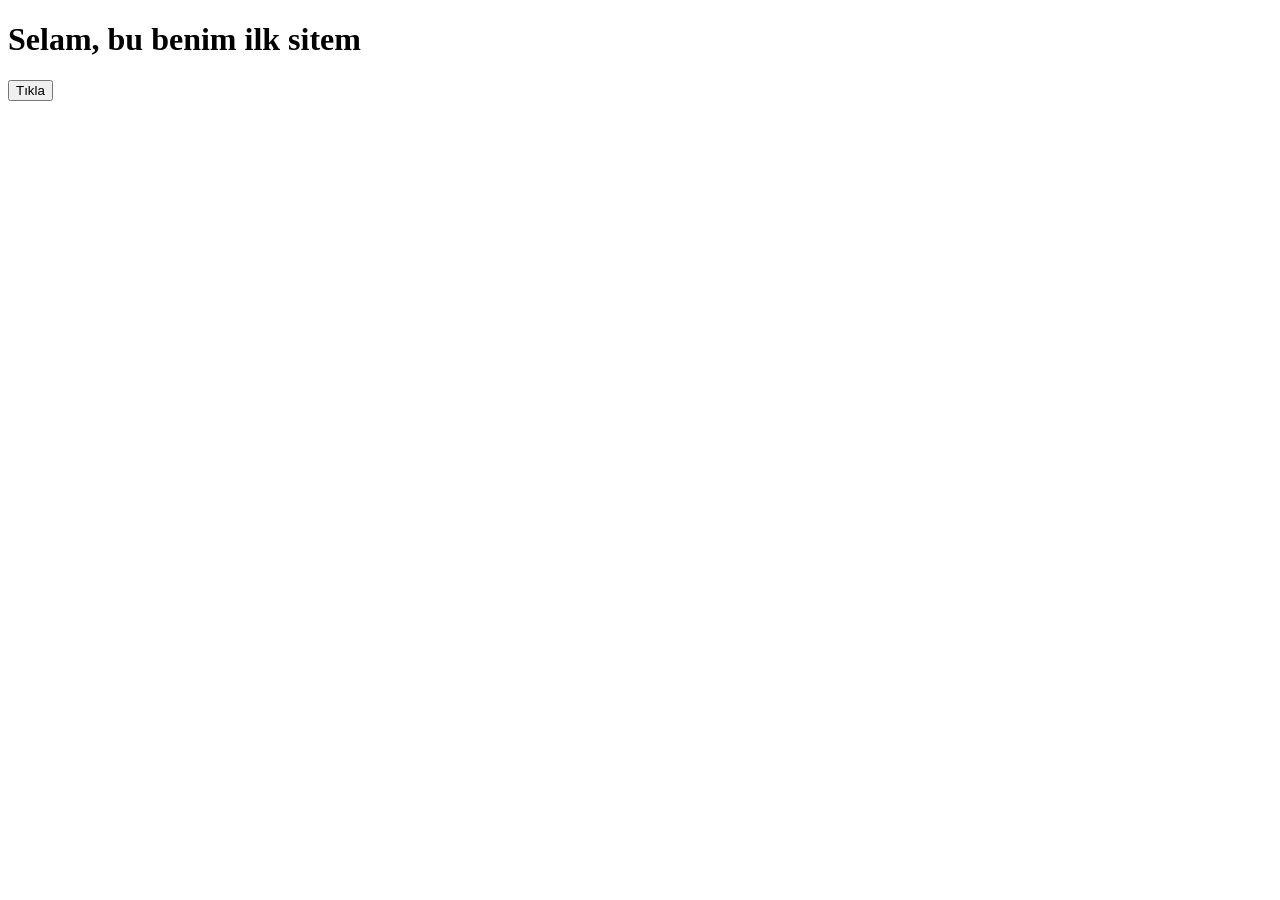
==== index.html @ 09ed1286 "Rename ilk-site/index.html to index.html" ====
<!DOCTYPE html>
<html lang="en">
<head>
  <meta charset="UTF-8">
  <title>İlk Site</title>
  <link rel="stylesheet" href="style.css">
</head>
<body>

  <h1>Selam, bu benim ilk sitem</h1>
  <button onclick="tikla()">Tıkla</button>

  <script src="script.js"></script>
</body>
</html>
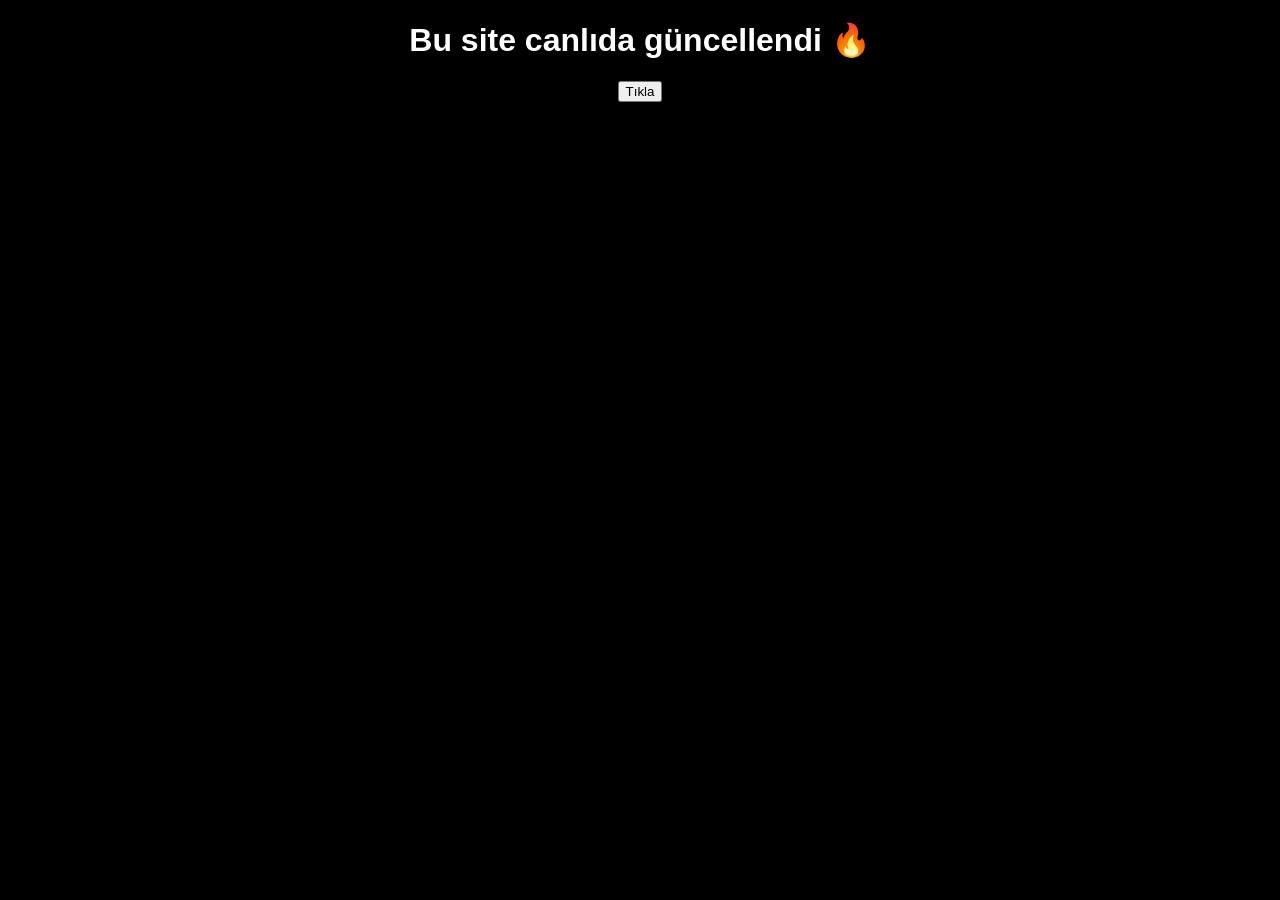
==== commit 34fa653f: "Update index.html" ====
--- a/index.html
+++ b/index.html
@@ -7,7 +7,7 @@
 </head>
 <body>
 
-  <h1>Selam, bu benim ilk sitem</h1>
+  <h1>Bu site canlıda güncellendi 🔥</h1>
   <button onclick="tikla()">Tıkla</button>
 
   <script src="script.js"></script>
--- a/style.css
+++ b/style.css
@@ -0,0 +1,6 @@
+body {
+  background-color: black;
+  color: white;
+  text-align: center;
+  font-family: Arial;
+}
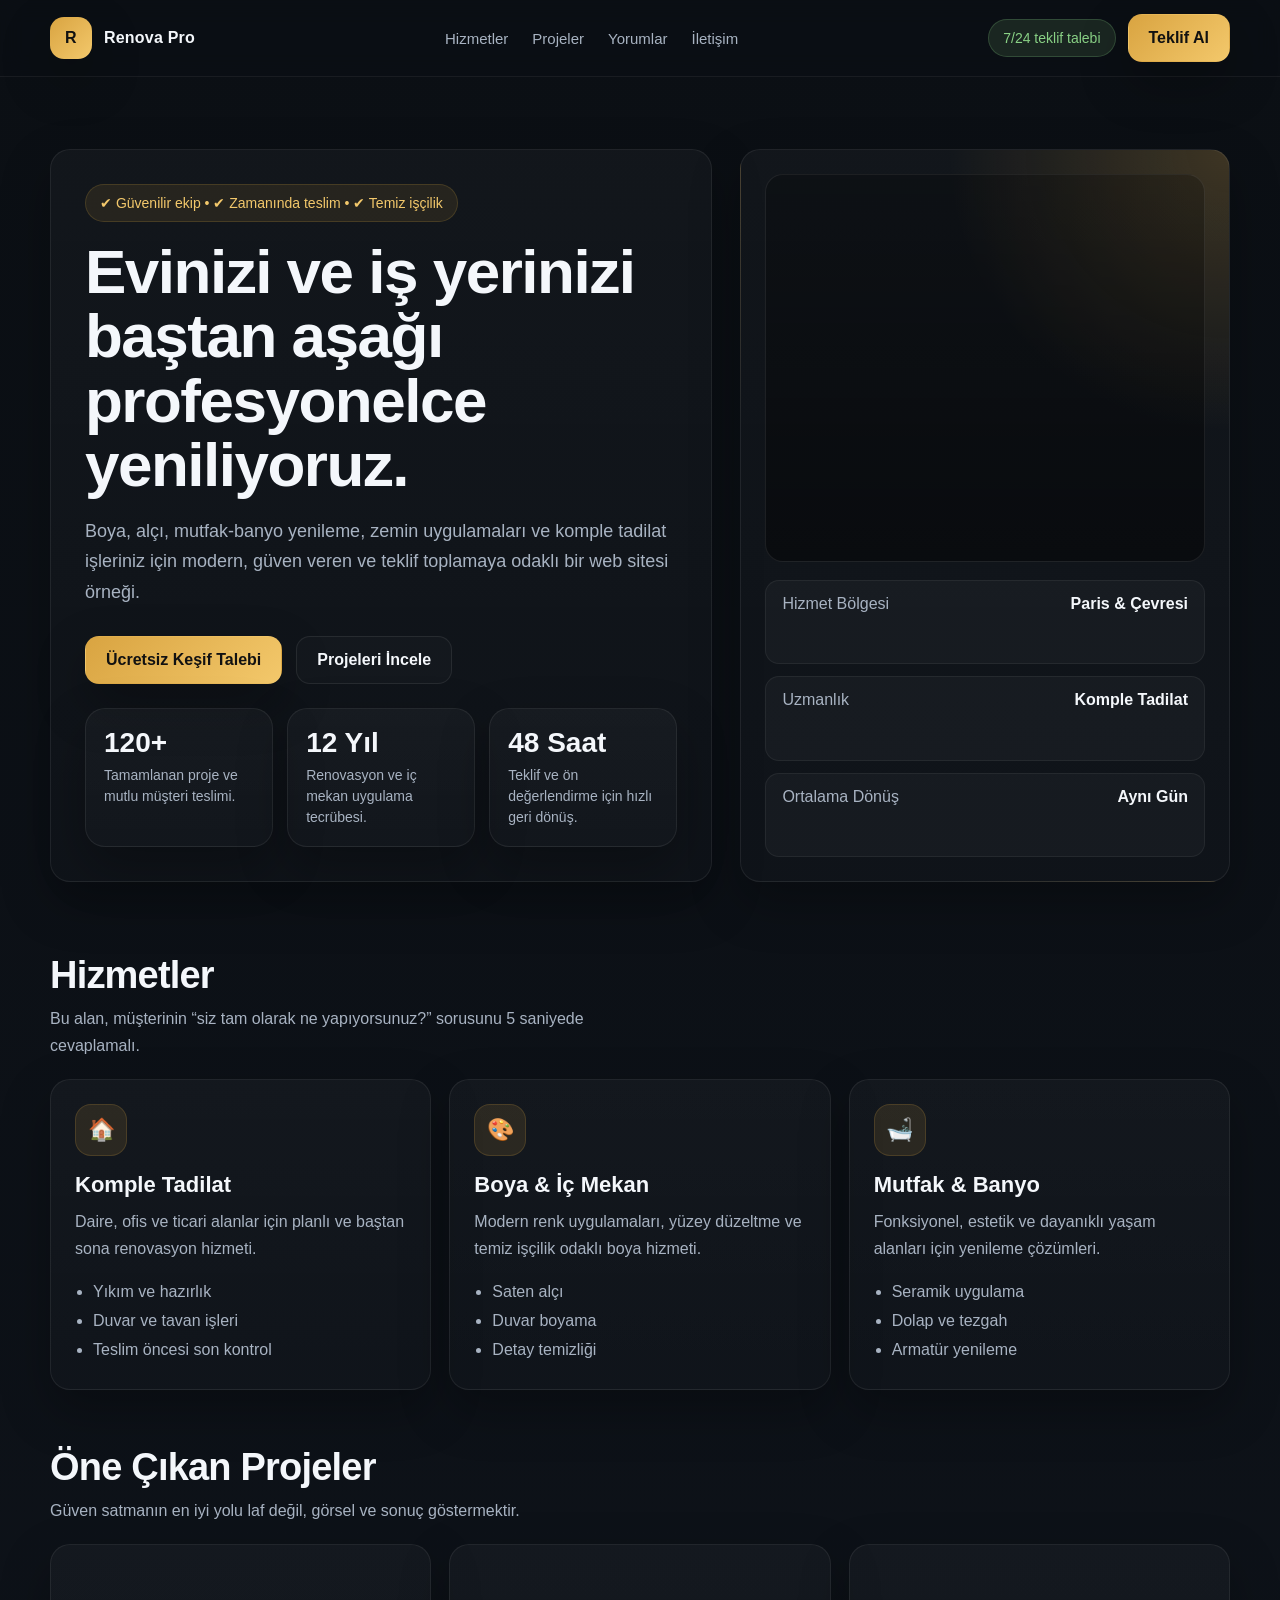
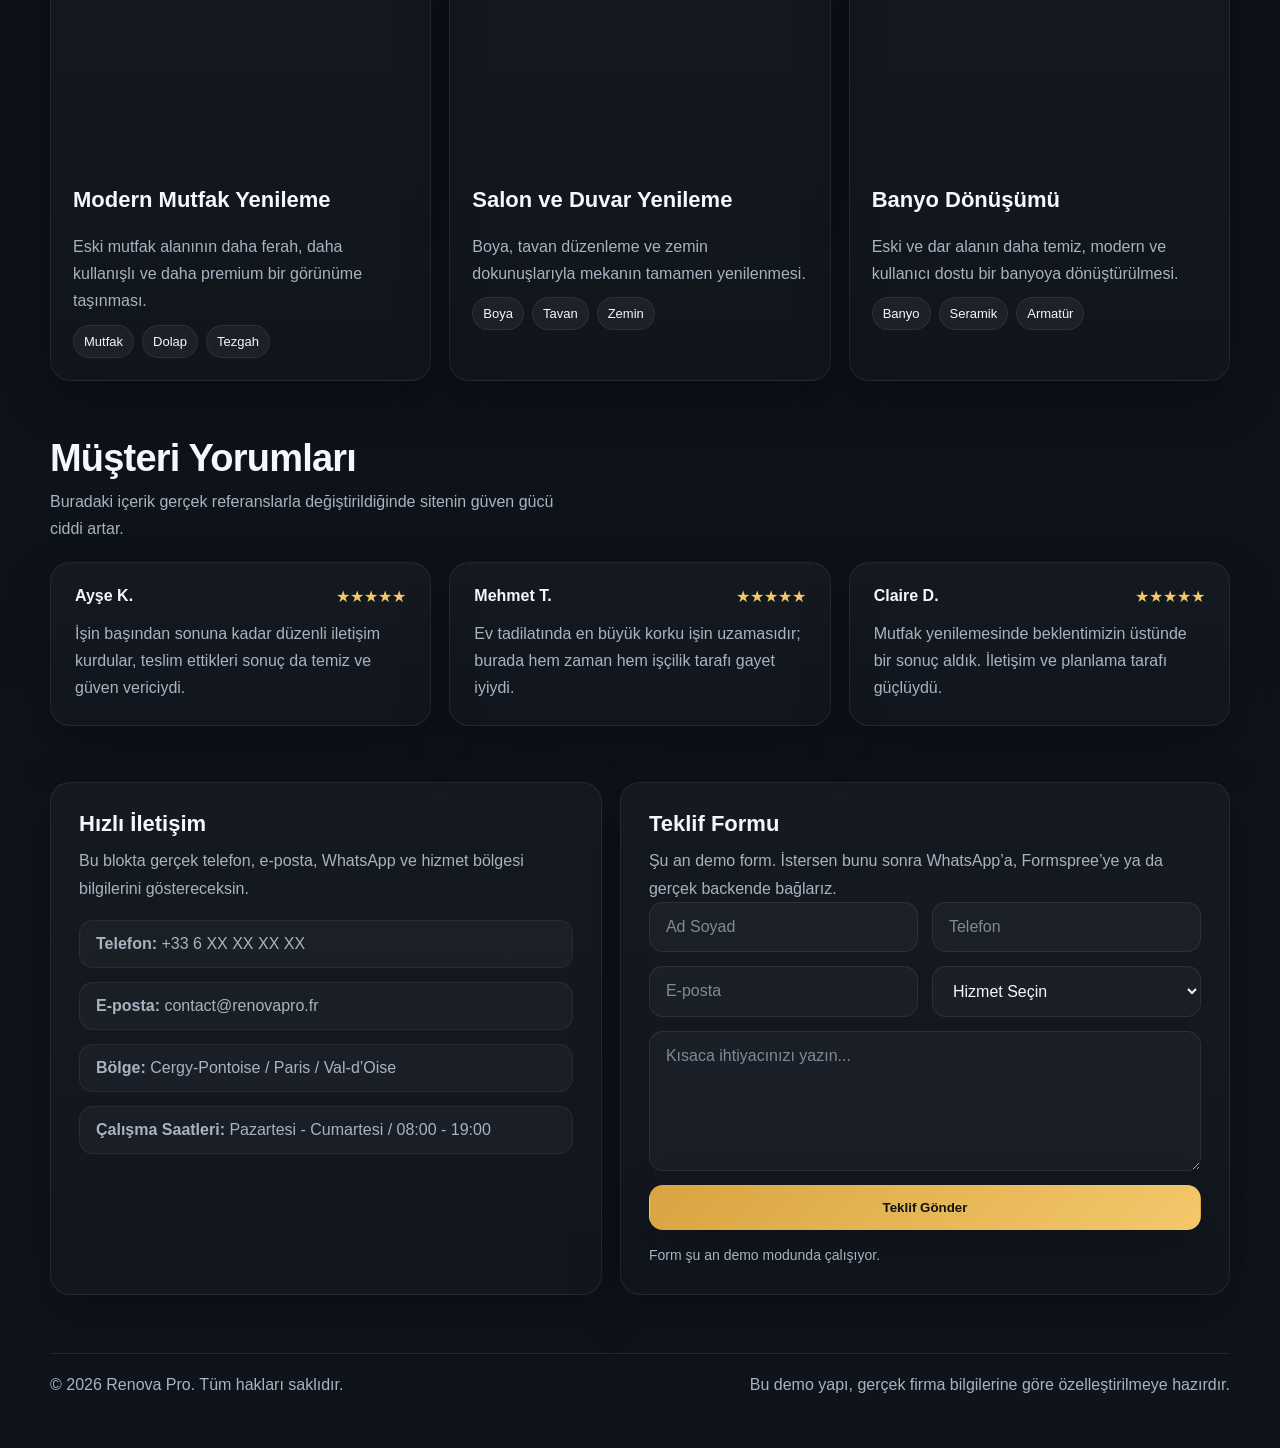
==== commit c2953c95: "Update index.html" ====
--- a/index.html
+++ b/index.html
@@ -1,15 +1,810 @@
 <!DOCTYPE html>
-<html lang="en">
+<html lang="tr">
 <head>
-  <meta charset="UTF-8">
-  <title>İlk Site</title>
-  <link rel="stylesheet" href="style.css">
+  <meta charset="UTF-8" />
+  <meta name="viewport" content="width=device-width, initial-scale=1.0" />
+  <title>Renova Pro | Profesyonel Renovasyon Hizmetleri</title>
+  <style>
+    :root {
+      --bg: #0b0f14;
+      --panel: #121821;
+      --panel-2: #1a2330;
+      --text: #f4f7fb;
+      --muted: #a8b3c2;
+      --line: #273244;
+      --accent: #d9a441;
+      --accent-2: #f3c86b;
+      --success: #89d185;
+      --shadow: 0 20px 50px rgba(0,0,0,.28);
+      --radius: 20px;
+      --max: 1180px;
+    }
+
+    * { box-sizing: border-box; }
+    html { scroll-behavior: smooth; }
+    body {
+      margin: 0;
+      font-family: Inter, Arial, Helvetica, sans-serif;
+      background: linear-gradient(180deg, #0b0f14 0%, #0f141c 100%);
+      color: var(--text);
+    }
+
+    a { color: inherit; text-decoration: none; }
+    img { max-width: 100%; display: block; }
+
+    .container {
+      width: min(var(--max), calc(100% - 32px));
+      margin: 0 auto;
+    }
+
+    .topbar {
+      position: sticky;
+      top: 0;
+      z-index: 50;
+      backdrop-filter: blur(12px);
+      background: rgba(11,15,20,.75);
+      border-bottom: 1px solid rgba(255,255,255,.06);
+    }
+
+    .nav {
+      display: flex;
+      align-items: center;
+      justify-content: space-between;
+      min-height: 76px;
+      gap: 20px;
+    }
+
+    .brand {
+      display: flex;
+      align-items: center;
+      gap: 12px;
+      font-weight: 800;
+      letter-spacing: .2px;
+    }
+
+    .brand-mark {
+      width: 42px;
+      height: 42px;
+      border-radius: 14px;
+      background: linear-gradient(135deg, var(--accent), var(--accent-2));
+      color: #111;
+      display: grid;
+      place-items: center;
+      font-weight: 900;
+      box-shadow: var(--shadow);
+    }
+
+    .nav-links {
+      display: flex;
+      gap: 24px;
+      color: var(--muted);
+      font-size: 15px;
+    }
+
+    .nav-links a:hover { color: var(--text); }
+
+    .nav-cta {
+      display: flex;
+      align-items: center;
+      gap: 12px;
+    }
+
+    .pill {
+      color: var(--success);
+      background: rgba(137,209,133,.12);
+      border: 1px solid rgba(137,209,133,.22);
+      padding: 10px 14px;
+      border-radius: 999px;
+      font-size: 14px;
+    }
+
+    .btn {
+      display: inline-flex;
+      align-items: center;
+      justify-content: center;
+      gap: 10px;
+      padding: 14px 20px;
+      border-radius: 14px;
+      border: 1px solid transparent;
+      font-weight: 700;
+      cursor: pointer;
+      transition: .2s ease;
+    }
+
+    .btn-primary {
+      background: linear-gradient(135deg, var(--accent), var(--accent-2));
+      color: #111;
+      box-shadow: var(--shadow);
+    }
+
+    .btn-primary:hover { transform: translateY(-1px); }
+
+    .btn-secondary {
+      background: rgba(255,255,255,.02);
+      border-color: rgba(255,255,255,.08);
+      color: var(--text);
+    }
+
+    .hero {
+      padding: 72px 0 44px;
+    }
+
+    .hero-grid {
+      display: grid;
+      grid-template-columns: 1.15fr .85fr;
+      gap: 28px;
+      align-items: stretch;
+    }
+
+    .hero-copy,
+    .hero-card,
+    .section-card,
+    .service-card,
+    .project-card,
+    .contact-card,
+    .stat-card,
+    .review-card {
+      background: linear-gradient(180deg, rgba(255,255,255,.03), rgba(255,255,255,.015));
+      border: 1px solid rgba(255,255,255,.07);
+      border-radius: var(--radius);
+      box-shadow: var(--shadow);
+    }
+
+    .hero-copy {
+      padding: 34px;
+    }
+
+    .eyebrow {
+      display: inline-flex;
+      align-items: center;
+      gap: 8px;
+      padding: 10px 14px;
+      border-radius: 999px;
+      font-size: 14px;
+      color: var(--accent-2);
+      background: rgba(217,164,65,.10);
+      border: 1px solid rgba(217,164,65,.18);
+      margin-bottom: 18px;
+    }
+
+    h1 {
+      margin: 0;
+      font-size: clamp(34px, 6vw, 62px);
+      line-height: 1.04;
+      letter-spacing: -1.5px;
+    }
+
+    .hero-copy p {
+      color: var(--muted);
+      font-size: 18px;
+      line-height: 1.7;
+      margin: 18px 0 28px;
+      max-width: 62ch;
+    }
+
+    .hero-actions {
+      display: flex;
+      flex-wrap: wrap;
+      gap: 14px;
+      margin-bottom: 24px;
+    }
+
+    .hero-points {
+      display: grid;
+      grid-template-columns: repeat(3, 1fr);
+      gap: 14px;
+    }
+
+    .stat-card {
+      padding: 18px;
+    }
+
+    .stat-number {
+      font-size: 28px;
+      font-weight: 800;
+      margin-bottom: 6px;
+    }
+
+    .stat-label {
+      color: var(--muted);
+      font-size: 14px;
+      line-height: 1.5;
+    }
+
+    .hero-card {
+      padding: 24px;
+      display: grid;
+      gap: 18px;
+      background:
+        radial-gradient(circle at top right, rgba(217,164,65,.22), transparent 32%),
+        linear-gradient(180deg, rgba(255,255,255,.03), rgba(255,255,255,.015));
+    }
+
+    .mock-photo {
+      min-height: 280px;
+      border-radius: 18px;
+      background:
+        linear-gradient(rgba(0,0,0,.22), rgba(0,0,0,.42)),
+        url('https://images.unsplash.com/photo-1504307651254-35680f356dfd?auto=format&fit=crop&w=1200&q=80') center/cover;
+      border: 1px solid rgba(255,255,255,.08);
+    }
+
+    .hero-list {
+      display: grid;
+      gap: 12px;
+    }
+
+    .hero-list-item {
+      display: flex;
+      justify-content: space-between;
+      gap: 14px;
+      padding: 14px 16px;
+      border-radius: 14px;
+      background: rgba(255,255,255,.03);
+      border: 1px solid rgba(255,255,255,.06);
+      color: var(--muted);
+    }
+
+    .hero-list-item strong { color: var(--text); }
+
+    section {
+      padding: 28px 0;
+    }
+
+    .section-head {
+      display: flex;
+      align-items: end;
+      justify-content: space-between;
+      gap: 18px;
+      margin-bottom: 20px;
+    }
+
+    .section-head h2 {
+      margin: 0 0 8px;
+      font-size: clamp(26px, 4vw, 38px);
+      letter-spacing: -.8px;
+    }
+
+    .section-head p {
+      margin: 0;
+      color: var(--muted);
+      line-height: 1.7;
+      max-width: 60ch;
+    }
+
+    .services-grid,
+    .projects-grid,
+    .reviews-grid {
+      display: grid;
+      gap: 18px;
+    }
+
+    .services-grid {
+      grid-template-columns: repeat(3, 1fr);
+    }
+
+    .service-card {
+      padding: 24px;
+    }
+
+    .service-icon {
+      width: 52px;
+      height: 52px;
+      border-radius: 16px;
+      background: rgba(217,164,65,.12);
+      border: 1px solid rgba(217,164,65,.18);
+      display: grid;
+      place-items: center;
+      margin-bottom: 16px;
+      font-size: 22px;
+    }
+
+    .service-card h3,
+    .project-card h3,
+    .contact-card h3 {
+      margin: 0 0 10px;
+      font-size: 22px;
+    }
+
+    .service-card p,
+    .project-card p,
+    .contact-card p,
+    .review-card p {
+      margin: 0;
+      color: var(--muted);
+      line-height: 1.7;
+    }
+
+    .service-card ul {
+      padding-left: 18px;
+      margin: 16px 0 0;
+      color: var(--muted);
+      line-height: 1.8;
+    }
+
+    .projects-grid {
+      grid-template-columns: repeat(3, 1fr);
+    }
+
+    .project-card { overflow: hidden; }
+
+    .project-cover {
+      height: 220px;
+      background-size: cover;
+      background-position: center;
+    }
+
+    .project-body {
+      padding: 22px;
+      display: grid;
+      gap: 10px;
+    }
+
+    .tag-row {
+      display: flex;
+      flex-wrap: wrap;
+      gap: 8px;
+    }
+
+    .tag {
+      font-size: 13px;
+      color: var(--text);
+      background: rgba(255,255,255,.05);
+      border: 1px solid rgba(255,255,255,.07);
+      padding: 8px 10px;
+      border-radius: 999px;
+    }
+
+    .reviews-grid {
+      grid-template-columns: repeat(3, 1fr);
+    }
+
+    .review-card {
+      padding: 24px;
+    }
+
+    .review-top {
+      display: flex;
+      align-items: center;
+      justify-content: space-between;
+      gap: 12px;
+      margin-bottom: 14px;
+    }
+
+    .stars { color: var(--accent-2); }
+
+    .contact-wrap {
+      display: grid;
+      grid-template-columns: .95fr 1.05fr;
+      gap: 18px;
+    }
+
+    .contact-card {
+      padding: 28px;
+    }
+
+    .contact-list {
+      display: grid;
+      gap: 14px;
+      margin-top: 18px;
+    }
+
+    .contact-item {
+      padding: 14px 16px;
+      border-radius: 14px;
+      background: rgba(255,255,255,.03);
+      border: 1px solid rgba(255,255,255,.06);
+      color: var(--muted);
+    }
+
+    form {
+      display: grid;
+      gap: 14px;
+    }
+
+    .field-row {
+      display: grid;
+      grid-template-columns: 1fr 1fr;
+      gap: 14px;
+    }
+
+    input,
+    textarea,
+    select {
+      width: 100%;
+      border: 1px solid rgba(255,255,255,.08);
+      background: rgba(255,255,255,.03);
+      color: var(--text);
+      border-radius: 14px;
+      padding: 15px 16px;
+      font: inherit;
+      outline: none;
+    }
+
+    input::placeholder,
+    textarea::placeholder { color: #7f8a99; }
+
+    textarea {
+      min-height: 140px;
+      resize: vertical;
+    }
+
+    .form-note {
+      color: var(--muted);
+      font-size: 14px;
+      line-height: 1.6;
+    }
+
+    .footer {
+      padding: 30px 0 54px;
+      color: var(--muted);
+    }
+
+    .footer-box {
+      border-top: 1px solid rgba(255,255,255,.08);
+      padding-top: 22px;
+      display: flex;
+      justify-content: space-between;
+      gap: 16px;
+      flex-wrap: wrap;
+    }
+
+    .mobile-menu-btn {
+      display: none;
+      background: transparent;
+      border: 1px solid rgba(255,255,255,.10);
+      color: var(--text);
+      padding: 10px 12px;
+      border-radius: 12px;
+      font: inherit;
+    }
+
+    @media (max-width: 1024px) {
+      .hero-grid,
+      .contact-wrap,
+      .services-grid,
+      .projects-grid,
+      .reviews-grid {
+        grid-template-columns: 1fr 1fr;
+      }
+
+      .hero-points,
+      .field-row {
+        grid-template-columns: 1fr;
+      }
+    }
+
+    @media (max-width: 760px) {
+      .nav {
+        align-items: flex-start;
+        padding: 14px 0;
+      }
+
+      .mobile-menu-btn { display: inline-flex; }
+
+      .nav-links,
+      .nav-cta {
+        display: none;
+      }
+
+      .nav-links.open,
+      .nav-cta.open {
+        display: flex;
+        width: 100%;
+      }
+
+      .nav {
+        flex-wrap: wrap;
+      }
+
+      .nav-links.open {
+        flex-direction: column;
+        gap: 14px;
+        padding: 8px 0 0;
+      }
+
+      .nav-cta.open {
+        flex-direction: column;
+        align-items: stretch;
+        padding-top: 10px;
+      }
+
+      .hero-grid,
+      .services-grid,
+      .projects-grid,
+      .reviews-grid,
+      .contact-wrap {
+        grid-template-columns: 1fr;
+      }
+
+      .hero-copy,
+      .hero-card,
+      .service-card,
+      .project-body,
+      .contact-card,
+      .review-card {
+        padding: 20px;
+      }
+
+      h1 { line-height: 1.08; }
+    }
+  </style>
 </head>
 <body>
-
-  <h1>Bu site canlıda güncellendi 🔥</h1>
-  <button onclick="tikla()">Tıkla</button>
-
-  <script src="script.js"></script>
+  <header class="topbar">
+    <div class="container nav">
+      <a href="#home" class="brand">
+        <div class="brand-mark">R</div>
+        <div>Renova Pro</div>
+      </a>
+
+      <button class="mobile-menu-btn" id="menuBtn">Menü</button>
+
+      <nav class="nav-links" id="navLinks">
+        <a href="#services">Hizmetler</a>
+        <a href="#projects">Projeler</a>
+        <a href="#reviews">Yorumlar</a>
+        <a href="#contact">İletişim</a>
+      </nav>
+
+      <div class="nav-cta" id="navCta">
+        <div class="pill">7/24 teklif talebi</div>
+        <a class="btn btn-primary" href="#contact">Teklif Al</a>
+      </div>
+    </div>
+  </header>
+
+  <main>
+    <section class="hero" id="home">
+      <div class="container hero-grid">
+        <div class="hero-copy">
+          <div class="eyebrow">✔ Güvenilir ekip • ✔ Zamanında teslim • ✔ Temiz işçilik</div>
+          <h1>Evinizi ve iş yerinizi baştan aşağı profesyonelce yeniliyoruz.</h1>
+          <p>
+            Boya, alçı, mutfak-banyo yenileme, zemin uygulamaları ve komple tadilat işleriniz için
+            modern, güven veren ve teklif toplamaya odaklı bir web sitesi örneği.
+          </p>
+
+          <div class="hero-actions">
+            <a class="btn btn-primary" href="#contact">Ücretsiz Keşif Talebi</a>
+            <a class="btn btn-secondary" href="#projects">Projeleri İncele</a>
+          </div>
+
+          <div class="hero-points">
+            <div class="stat-card">
+              <div class="stat-number">120+</div>
+              <div class="stat-label">Tamamlanan proje ve mutlu müşteri teslimi.</div>
+            </div>
+            <div class="stat-card">
+              <div class="stat-number">12 Yıl</div>
+              <div class="stat-label">Renovasyon ve iç mekan uygulama tecrübesi.</div>
+            </div>
+            <div class="stat-card">
+              <div class="stat-number">48 Saat</div>
+              <div class="stat-label">Teklif ve ön değerlendirme için hızlı geri dönüş.</div>
+            </div>
+          </div>
+        </div>
+
+        <aside class="hero-card">
+          <div class="mock-photo"></div>
+          <div class="hero-list">
+            <div class="hero-list-item">
+              <span>Hizmet Bölgesi</span>
+              <strong>Paris & Çevresi</strong>
+            </div>
+            <div class="hero-list-item">
+              <span>Uzmanlık</span>
+              <strong>Komple Tadilat</strong>
+            </div>
+            <div class="hero-list-item">
+              <span>Ortalama Dönüş</span>
+              <strong>Aynı Gün</strong>
+            </div>
+          </div>
+        </aside>
+      </div>
+    </section>
+
+    <section id="services">
+      <div class="container">
+        <div class="section-head">
+          <div>
+            <h2>Hizmetler</h2>
+            <p>Bu alan, müşterinin “siz tam olarak ne yapıyorsunuz?” sorusunu 5 saniyede cevaplamalı.</p>
+          </div>
+        </div>
+
+        <div class="services-grid">
+          <article class="service-card">
+            <div class="service-icon">🏠</div>
+            <h3>Komple Tadilat</h3>
+            <p>Daire, ofis ve ticari alanlar için planlı ve baştan sona renovasyon hizmeti.</p>
+            <ul>
+              <li>Yıkım ve hazırlık</li>
+              <li>Duvar ve tavan işleri</li>
+              <li>Teslim öncesi son kontrol</li>
+            </ul>
+          </article>
+
+          <article class="service-card">
+            <div class="service-icon">🎨</div>
+            <h3>Boya & İç Mekan</h3>
+            <p>Modern renk uygulamaları, yüzey düzeltme ve temiz işçilik odaklı boya hizmeti.</p>
+            <ul>
+              <li>Saten alçı</li>
+              <li>Duvar boyama</li>
+              <li>Detay temizliği</li>
+            </ul>
+          </article>
+
+          <article class="service-card">
+            <div class="service-icon">🛁</div>
+            <h3>Mutfak & Banyo</h3>
+            <p>Fonksiyonel, estetik ve dayanıklı yaşam alanları için yenileme çözümleri.</p>
+            <ul>
+              <li>Seramik uygulama</li>
+              <li>Dolap ve tezgah</li>
+              <li>Armatür yenileme</li>
+            </ul>
+          </article>
+        </div>
+      </div>
+    </section>
+
+    <section id="projects">
+      <div class="container">
+        <div class="section-head">
+          <div>
+            <h2>Öne Çıkan Projeler</h2>
+            <p>Güven satmanın en iyi yolu laf değil, görsel ve sonuç göstermektir.</p>
+          </div>
+        </div>
+
+        <div class="projects-grid">
+          <article class="project-card">
+            <div class="project-cover" style="background-image:url('https://images.unsplash.com/photo-1484154218962-a197022b5858?auto=format&fit=crop&w=1200&q=80')"></div>
+            <div class="project-body">
+              <h3>Modern Mutfak Yenileme</h3>
+              <p>Eski mutfak alanının daha ferah, daha kullanışlı ve daha premium bir görünüme taşınması.</p>
+              <div class="tag-row">
+                <span class="tag">Mutfak</span>
+                <span class="tag">Dolap</span>
+                <span class="tag">Tezgah</span>
+              </div>
+            </div>
+          </article>
+
+          <article class="project-card">
+            <div class="project-cover" style="background-image:url('https://images.unsplash.com/photo-1505693416388-ac5ce068fe85?auto=format&fit=crop&w=1200&q=80')"></div>
+            <div class="project-body">
+              <h3>Salon ve Duvar Yenileme</h3>
+              <p>Boya, tavan düzenleme ve zemin dokunuşlarıyla mekanın tamamen yenilenmesi.</p>
+              <div class="tag-row">
+                <span class="tag">Boya</span>
+                <span class="tag">Tavan</span>
+                <span class="tag">Zemin</span>
+              </div>
+            </div>
+          </article>
+
+          <article class="project-card">
+            <div class="project-cover" style="background-image:url('https://images.unsplash.com/photo-1505693416388-ac5ce068fe85?auto=format&fit=crop&w=1200&q=80')"></div>
+            <div class="project-body">
+              <h3>Banyo Dönüşümü</h3>
+              <p>Eski ve dar alanın daha temiz, modern ve kullanıcı dostu bir banyoya dönüştürülmesi.</p>
+              <div class="tag-row">
+                <span class="tag">Banyo</span>
+                <span class="tag">Seramik</span>
+                <span class="tag">Armatür</span>
+              </div>
+            </div>
+          </article>
+        </div>
+      </div>
+    </section>
+
+    <section id="reviews">
+      <div class="container">
+        <div class="section-head">
+          <div>
+            <h2>Müşteri Yorumları</h2>
+            <p>Buradaki içerik gerçek referanslarla değiştirildiğinde sitenin güven gücü ciddi artar.</p>
+          </div>
+        </div>
+
+        <div class="reviews-grid">
+          <article class="review-card">
+            <div class="review-top">
+              <strong>Ayşe K.</strong>
+              <div class="stars">★★★★★</div>
+            </div>
+            <p>İşin başından sonuna kadar düzenli iletişim kurdular, teslim ettikleri sonuç da temiz ve güven vericiydi.</p>
+          </article>
+
+          <article class="review-card">
+            <div class="review-top">
+              <strong>Mehmet T.</strong>
+              <div class="stars">★★★★★</div>
+            </div>
+            <p>Ev tadilatında en büyük korku işin uzamasıdır; burada hem zaman hem işçilik tarafı gayet iyiydi.</p>
+          </article>
+
+          <article class="review-card">
+            <div class="review-top">
+              <strong>Claire D.</strong>
+              <div class="stars">★★★★★</div>
+            </div>
+            <p>Mutfak yenilemesinde beklentimizin üstünde bir sonuç aldık. İletişim ve planlama tarafı güçlüydü.</p>
+          </article>
+        </div>
+      </div>
+    </section>
+
+    <section id="contact">
+      <div class="container contact-wrap">
+        <div class="contact-card">
+          <h3>Hızlı İletişim</h3>
+          <p>Bu blokta gerçek telefon, e-posta, WhatsApp ve hizmet bölgesi bilgilerini göstereceksin.</p>
+
+          <div class="contact-list">
+            <div class="contact-item"><strong>Telefon:</strong> +33 6 XX XX XX XX</div>
+            <div class="contact-item"><strong>E-posta:</strong> contact@renovapro.fr</div>
+            <div class="contact-item"><strong>Bölge:</strong> Cergy-Pontoise / Paris / Val-d’Oise</div>
+            <div class="contact-item"><strong>Çalışma Saatleri:</strong> Pazartesi - Cumartesi / 08:00 - 19:00</div>
+          </div>
+        </div>
+
+        <div class="contact-card">
+          <h3>Teklif Formu</h3>
+          <p>Şu an demo form. İstersen bunu sonra WhatsApp’a, Formspree’ye ya da gerçek backende bağlarız.</p>
+
+          <form id="quoteForm">
+            <div class="field-row">
+              <input type="text" placeholder="Ad Soyad" required />
+              <input type="tel" placeholder="Telefon" required />
+            </div>
+            <div class="field-row">
+              <input type="email" placeholder="E-posta" />
+              <select>
+                <option>Hizmet Seçin</option>
+                <option>Komple Tadilat</option>
+                <option>Boya & İç Mekan</option>
+                <option>Mutfak & Banyo</option>
+              </select>
+            </div>
+            <textarea placeholder="Kısaca ihtiyacınızı yazın..."></textarea>
+            <button class="btn btn-primary" type="submit">Teklif Gönder</button>
+            <div class="form-note" id="formMessage">Form şu an demo modunda çalışıyor.</div>
+          </form>
+        </div>
+      </div>
+    </section>
+  </main>
+
+  <footer class="footer">
+    <div class="container footer-box">
+      <div>© 2026 Renova Pro. Tüm hakları saklıdır.</div>
+      <div>Bu demo yapı, gerçek firma bilgilerine göre özelleştirilmeye hazırdır.</div>
+    </div>
+  </footer>
+
+  <script>
+    const menuBtn = document.getElementById('menuBtn');
+    const navLinks = document.getElementById('navLinks');
+    const navCta = document.getElementById('navCta');
+    const quoteForm = document.getElementById('quoteForm');
+    const formMessage = document.getElementById('formMessage');
+
+    menuBtn?.addEventListener('click', () => {
+      navLinks.classList.toggle('open');
+      navCta.classList.toggle('open');
+    });
+
+    quoteForm?.addEventListener('submit', (e) => {
+      e.preventDefault();
+      formMessage.textContent = 'Demo form gönderildi. Sonraki aşamada bunu gerçek iletişim akışına bağlayacağız.';
+    });
+  </script>
 </body>
 </html>
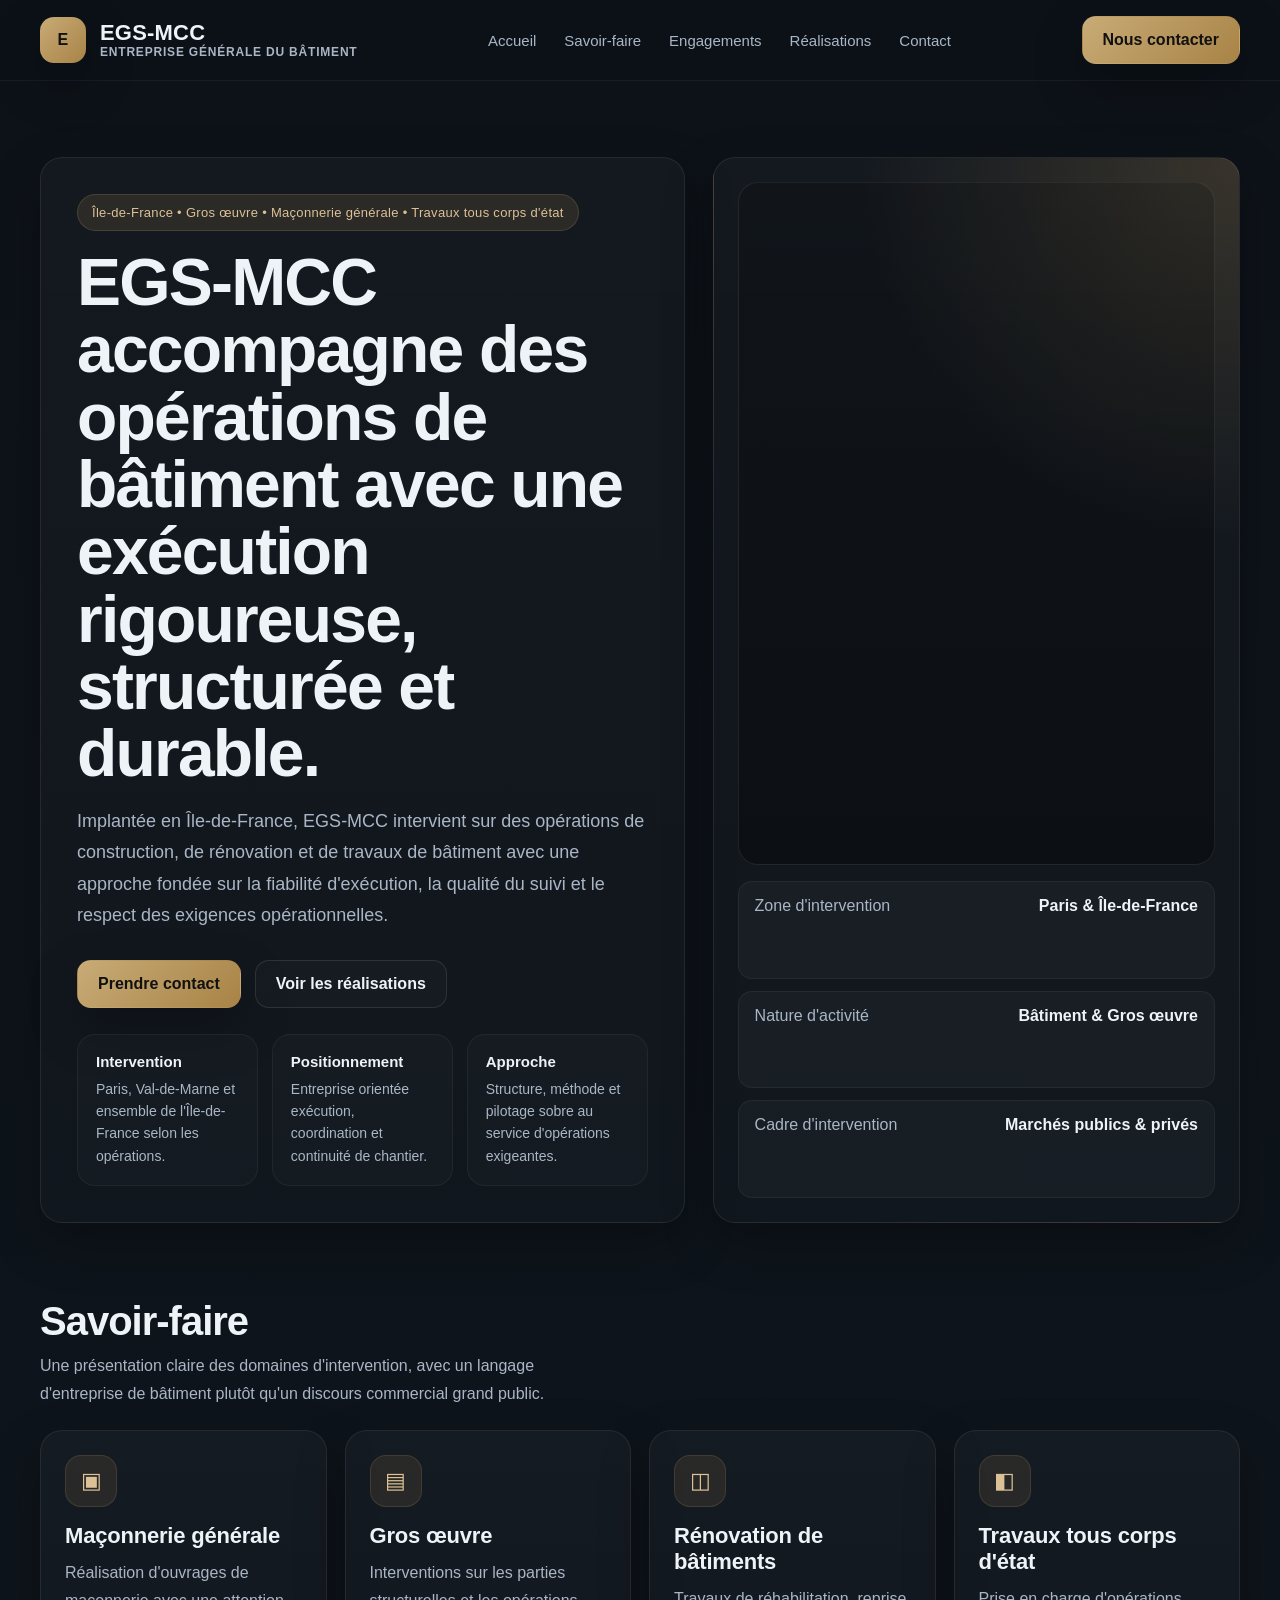
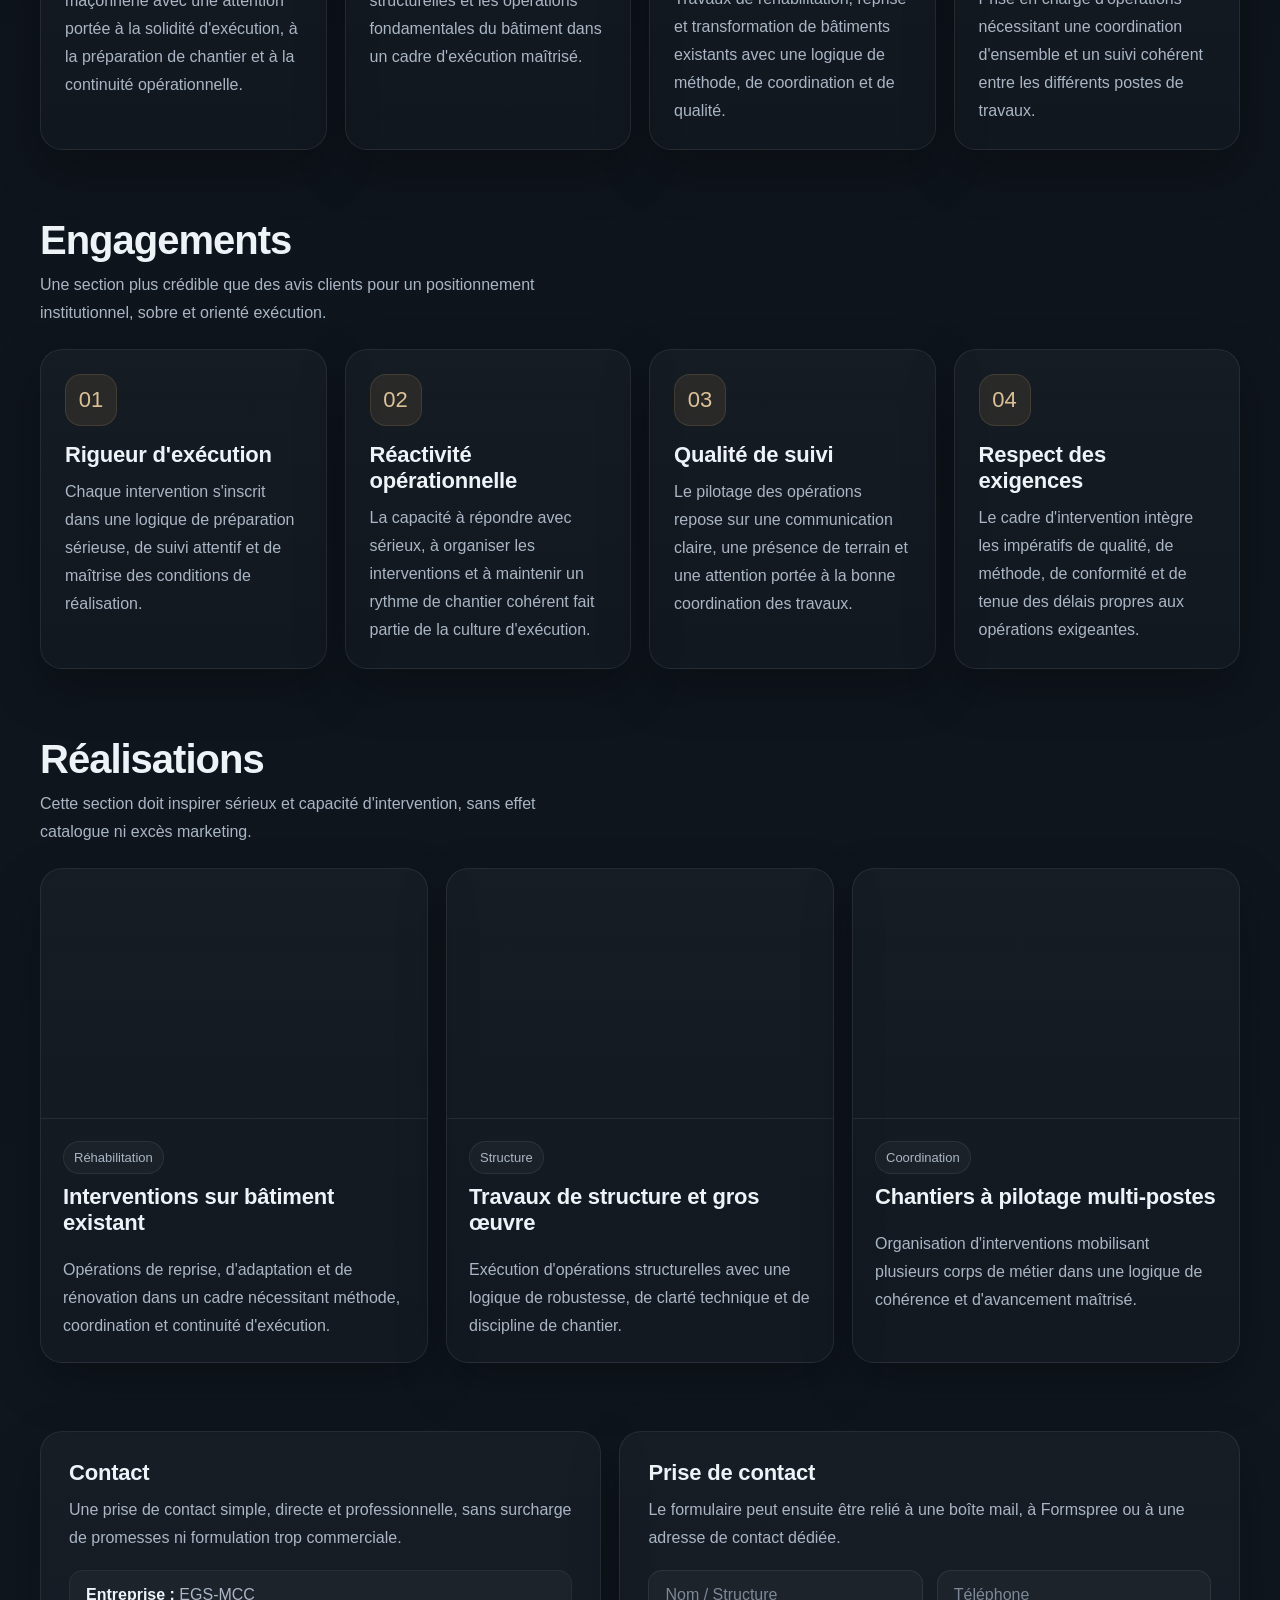
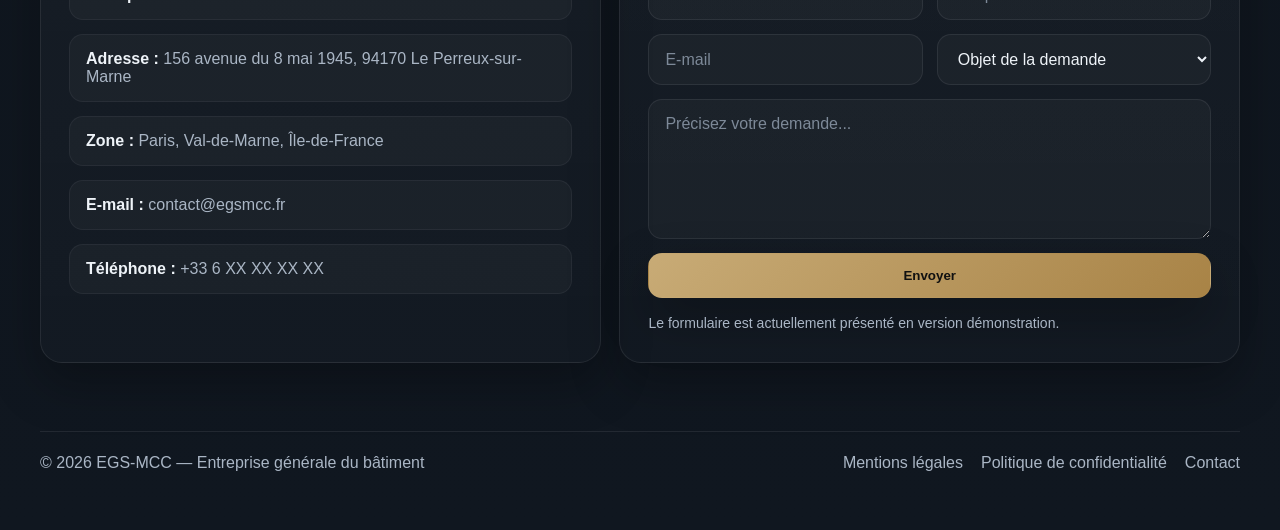
==== commit ef582c08: "Update index.html" ====
--- a/index.html
+++ b/index.html
@@ -1,23 +1,25 @@
 <!DOCTYPE html>
-<html lang="tr">
+<html lang="fr">
 <head>
   <meta charset="UTF-8" />
   <meta name="viewport" content="width=device-width, initial-scale=1.0" />
-  <title>Renova Pro | Profesyonel Renovasyon Hizmetleri</title>
+  <title>EGS-MCC | Entreprise générale du bâtiment en Île-de-France</title>
+  <meta name="description" content="EGS-MCC est une entreprise générale du bâtiment intervenant en Île-de-France sur des opérations de gros œuvre, maçonnerie générale, rénovation et travaux tous corps d'état." />
   <style>
     :root {
-      --bg: #0b0f14;
-      --panel: #121821;
-      --panel-2: #1a2330;
-      --text: #f4f7fb;
-      --muted: #a8b3c2;
-      --line: #273244;
-      --accent: #d9a441;
-      --accent-2: #f3c86b;
-      --success: #89d185;
+      --bg: #0d1218;
+      --bg-soft: #121922;
+      --panel: #171f2a;
+      --panel-2: #1d2632;
+      --line: rgba(255,255,255,.08);
+      --line-soft: rgba(255,255,255,.05);
+      --text: #eef3f8;
+      --muted: #aab6c5;
+      --accent: #b9955b;
+      --accent-soft: rgba(185,149,91,.14);
+      --max: 1200px;
+      --radius: 22px;
       --shadow: 0 20px 50px rgba(0,0,0,.28);
-      --radius: 20px;
-      --max: 1180px;
     }
 
     * { box-sizing: border-box; }
@@ -25,7 +27,7 @@
     body {
       margin: 0;
       font-family: Inter, Arial, Helvetica, sans-serif;
-      background: linear-gradient(180deg, #0b0f14 0%, #0f141c 100%);
+      background: linear-gradient(180deg, #0d1218 0%, #101720 100%);
       color: var(--text);
     }
 
@@ -40,43 +42,61 @@
     .topbar {
       position: sticky;
       top: 0;
-      z-index: 50;
-      backdrop-filter: blur(12px);
-      background: rgba(11,15,20,.75);
-      border-bottom: 1px solid rgba(255,255,255,.06);
+      z-index: 100;
+      background: rgba(13,18,24,.84);
+      backdrop-filter: blur(14px);
+      border-bottom: 1px solid var(--line-soft);
     }
 
     .nav {
+      min-height: 80px;
       display: flex;
       align-items: center;
       justify-content: space-between;
-      min-height: 76px;
-      gap: 20px;
+      gap: 18px;
     }
 
     .brand {
       display: flex;
       align-items: center;
-      gap: 12px;
+      gap: 14px;
       font-weight: 800;
       letter-spacing: .2px;
     }
 
     .brand-mark {
-      width: 42px;
-      height: 42px;
+      width: 46px;
+      height: 46px;
       border-radius: 14px;
-      background: linear-gradient(135deg, var(--accent), var(--accent-2));
+      display: grid;
+      place-items: center;
+      background: linear-gradient(135deg, #c8ab76, #a88346);
       color: #111;
-      display: grid;
-      place-items: center;
       font-weight: 900;
       box-shadow: var(--shadow);
     }
 
+    .brand-text {
+      display: grid;
+      gap: 2px;
+      line-height: 1.05;
+    }
+
+    .brand-text strong {
+      font-size: 22px;
+      font-weight: 800;
+    }
+
+    .brand-text span {
+      color: var(--muted);
+      font-size: 12px;
+      letter-spacing: .8px;
+      text-transform: uppercase;
+    }
+
     .nav-links {
       display: flex;
-      gap: 24px;
+      gap: 28px;
       color: var(--muted);
       font-size: 15px;
     }
@@ -87,15 +107,6 @@
       display: flex;
       align-items: center;
       gap: 12px;
-    }
-
-    .pill {
-      color: var(--success);
-      background: rgba(137,209,133,.12);
-      border: 1px solid rgba(137,209,133,.22);
-      padding: 10px 14px;
-      border-radius: 999px;
-      font-size: 14px;
     }
 
     .btn {
@@ -112,143 +123,159 @@
     }
 
     .btn-primary {
-      background: linear-gradient(135deg, var(--accent), var(--accent-2));
+      background: linear-gradient(135deg, #c8ab76, #a88346);
       color: #111;
       box-shadow: var(--shadow);
     }
 
-    .btn-primary:hover { transform: translateY(-1px); }
+    .btn-primary:hover,
+    .btn-secondary:hover {
+      transform: translateY(-1px);
+    }
 
     .btn-secondary {
       background: rgba(255,255,255,.02);
-      border-color: rgba(255,255,255,.08);
+      border-color: rgba(255,255,255,.10);
       color: var(--text);
     }
 
+    .mobile-menu-btn {
+      display: none;
+      background: transparent;
+      color: var(--text);
+      border: 1px solid rgba(255,255,255,.1);
+      border-radius: 12px;
+      padding: 10px 12px;
+      font: inherit;
+    }
+
     .hero {
-      padding: 72px 0 44px;
+      padding: 76px 0 42px;
     }
 
     .hero-grid {
       display: grid;
-      grid-template-columns: 1.15fr .85fr;
+      grid-template-columns: 1.1fr .9fr;
       gap: 28px;
       align-items: stretch;
     }
 
     .hero-copy,
-    .hero-card,
-    .section-card,
-    .service-card,
-    .project-card,
-    .contact-card,
-    .stat-card,
-    .review-card {
+    .hero-visual,
+    .expertise-card,
+    .engagement-card,
+    .realisation-card,
+    .contact-card {
       background: linear-gradient(180deg, rgba(255,255,255,.03), rgba(255,255,255,.015));
-      border: 1px solid rgba(255,255,255,.07);
+      border: 1px solid var(--line);
       border-radius: var(--radius);
       box-shadow: var(--shadow);
     }
 
     .hero-copy {
-      padding: 34px;
+      padding: 36px;
     }
 
     .eyebrow {
       display: inline-flex;
       align-items: center;
-      gap: 8px;
+      gap: 10px;
       padding: 10px 14px;
       border-radius: 999px;
-      font-size: 14px;
-      color: var(--accent-2);
-      background: rgba(217,164,65,.10);
-      border: 1px solid rgba(217,164,65,.18);
+      background: var(--accent-soft);
+      border: 1px solid rgba(185,149,91,.22);
+      color: #dcc197;
+      font-size: 13px;
+      letter-spacing: .3px;
       margin-bottom: 18px;
     }
 
     h1 {
       margin: 0;
-      font-size: clamp(34px, 6vw, 62px);
-      line-height: 1.04;
-      letter-spacing: -1.5px;
+      font-size: clamp(36px, 6vw, 66px);
+      line-height: 1.02;
+      letter-spacing: -1.8px;
     }
 
     .hero-copy p {
+      margin: 18px 0 0;
       color: var(--muted);
       font-size: 18px;
-      line-height: 1.7;
-      margin: 18px 0 28px;
-      max-width: 62ch;
+      line-height: 1.75;
+      max-width: 60ch;
     }
 
     .hero-actions {
       display: flex;
       flex-wrap: wrap;
       gap: 14px;
-      margin-bottom: 24px;
-    }
-
-    .hero-points {
+      margin-top: 28px;
+    }
+
+    .hero-highlights {
       display: grid;
       grid-template-columns: repeat(3, 1fr);
       gap: 14px;
-    }
-
-    .stat-card {
+      margin-top: 26px;
+    }
+
+    .hero-highlight {
       padding: 18px;
-    }
-
-    .stat-number {
-      font-size: 28px;
-      font-weight: 800;
-      margin-bottom: 6px;
-    }
-
-    .stat-label {
+      border-radius: 18px;
+      background: rgba(255,255,255,.02);
+      border: 1px solid var(--line-soft);
+    }
+
+    .hero-highlight strong {
+      display: block;
+      font-size: 15px;
+      margin-bottom: 8px;
+    }
+
+    .hero-highlight span {
       color: var(--muted);
       font-size: 14px;
-      line-height: 1.5;
-    }
-
-    .hero-card {
+      line-height: 1.6;
+    }
+
+    .hero-visual {
       padding: 24px;
       display: grid;
-      gap: 18px;
+      gap: 16px;
       background:
-        radial-gradient(circle at top right, rgba(217,164,65,.22), transparent 32%),
+        radial-gradient(circle at top right, rgba(185,149,91,.22), transparent 32%),
         linear-gradient(180deg, rgba(255,255,255,.03), rgba(255,255,255,.015));
     }
 
-    .mock-photo {
-      min-height: 280px;
-      border-radius: 18px;
+    .hero-image {
+      min-height: 540px;
+      border-radius: 20px;
       background:
-        linear-gradient(rgba(0,0,0,.22), rgba(0,0,0,.42)),
-        url('https://images.unsplash.com/photo-1504307651254-35680f356dfd?auto=format&fit=crop&w=1200&q=80') center/cover;
-      border: 1px solid rgba(255,255,255,.08);
-    }
-
-    .hero-list {
+        linear-gradient(rgba(0,0,0,.14), rgba(0,0,0,.32)),
+        url('https://images.unsplash.com/photo-1541888946425-d81bb19240f5?auto=format&fit=crop&w=1400&q=80') center/cover;
+      border: 1px solid var(--line);
+    }
+
+    .hero-meta {
       display: grid;
       gap: 12px;
     }
 
-    .hero-list-item {
+    .hero-meta-row {
       display: flex;
       justify-content: space-between;
-      gap: 14px;
-      padding: 14px 16px;
+      gap: 16px;
+      padding: 15px 16px;
       border-radius: 14px;
       background: rgba(255,255,255,.03);
-      border: 1px solid rgba(255,255,255,.06);
-      color: var(--muted);
-    }
-
-    .hero-list-item strong { color: var(--text); }
+      border: 1px solid var(--line-soft);
+      color: var(--muted);
+    }
+
+    .hero-meta-row strong { color: var(--text); }
 
     section {
-      padding: 28px 0;
+      padding: 34px 0;
     }
 
     .section-head {
@@ -256,122 +283,102 @@
       align-items: end;
       justify-content: space-between;
       gap: 18px;
-      margin-bottom: 20px;
+      margin-bottom: 22px;
     }
 
     .section-head h2 {
       margin: 0 0 8px;
-      font-size: clamp(26px, 4vw, 38px);
-      letter-spacing: -.8px;
+      font-size: clamp(28px, 4vw, 40px);
+      letter-spacing: -1px;
     }
 
     .section-head p {
       margin: 0;
       color: var(--muted);
-      line-height: 1.7;
-      max-width: 60ch;
-    }
-
-    .services-grid,
-    .projects-grid,
-    .reviews-grid {
+      line-height: 1.75;
+      max-width: 62ch;
+    }
+
+    .expertise-grid,
+    .engagement-grid,
+    .realisations-grid {
       display: grid;
       gap: 18px;
     }
 
-    .services-grid {
+    .expertise-grid,
+    .engagement-grid {
+      grid-template-columns: repeat(4, 1fr);
+    }
+
+    .realisations-grid {
       grid-template-columns: repeat(3, 1fr);
     }
 
-    .service-card {
+    .expertise-card,
+    .engagement-card {
       padding: 24px;
     }
 
-    .service-icon {
+    .card-top {
       width: 52px;
       height: 52px;
       border-radius: 16px;
-      background: rgba(217,164,65,.12);
-      border: 1px solid rgba(217,164,65,.18);
       display: grid;
       place-items: center;
+      background: rgba(185,149,91,.12);
+      border: 1px solid rgba(185,149,91,.18);
+      color: #dcc197;
+      font-size: 22px;
       margin-bottom: 16px;
-      font-size: 22px;
-    }
-
-    .service-card h3,
-    .project-card h3,
+    }
+
+    .expertise-card h3,
+    .engagement-card h3,
+    .realisation-card h3,
     .contact-card h3 {
       margin: 0 0 10px;
       font-size: 22px;
-    }
-
-    .service-card p,
-    .project-card p,
-    .contact-card p,
-    .review-card p {
+      letter-spacing: -.2px;
+    }
+
+    .expertise-card p,
+    .engagement-card p,
+    .realisation-card p,
+    .contact-card p {
       margin: 0;
       color: var(--muted);
-      line-height: 1.7;
-    }
-
-    .service-card ul {
-      padding-left: 18px;
-      margin: 16px 0 0;
-      color: var(--muted);
-      line-height: 1.8;
-    }
-
-    .projects-grid {
-      grid-template-columns: repeat(3, 1fr);
-    }
-
-    .project-card { overflow: hidden; }
-
-    .project-cover {
-      height: 220px;
+      line-height: 1.75;
+    }
+
+    .realisation-card {
+      overflow: hidden;
+    }
+
+    .realisation-cover {
+      height: 250px;
       background-size: cover;
       background-position: center;
-    }
-
-    .project-body {
+      border-bottom: 1px solid var(--line);
+    }
+
+    .realisation-body {
       padding: 22px;
       display: grid;
       gap: 10px;
     }
 
-    .tag-row {
-      display: flex;
-      flex-wrap: wrap;
-      gap: 8px;
-    }
-
-    .tag {
-      font-size: 13px;
-      color: var(--text);
-      background: rgba(255,255,255,.05);
-      border: 1px solid rgba(255,255,255,.07);
+    .realisation-tag {
+      display: inline-flex;
+      align-items: center;
+      width: fit-content;
       padding: 8px 10px;
       border-radius: 999px;
-    }
-
-    .reviews-grid {
-      grid-template-columns: repeat(3, 1fr);
-    }
-
-    .review-card {
-      padding: 24px;
-    }
-
-    .review-top {
-      display: flex;
-      align-items: center;
-      justify-content: space-between;
-      gap: 12px;
-      margin-bottom: 14px;
-    }
-
-    .stars { color: var(--accent-2); }
+      border: 1px solid var(--line);
+      color: var(--muted);
+      font-size: 13px;
+      background: rgba(255,255,255,.03);
+    }
 
     .contact-wrap {
       display: grid;
@@ -390,16 +397,19 @@
     }
 
     .contact-item {
-      padding: 14px 16px;
+      padding: 15px 16px;
       border-radius: 14px;
       background: rgba(255,255,255,.03);
-      border: 1px solid rgba(255,255,255,.06);
-      color: var(--muted);
-    }
+      border: 1px solid var(--line-soft);
+      color: var(--muted);
+    }
+
+    .contact-item strong { color: var(--text); }
 
     form {
       display: grid;
       gap: 14px;
+      margin-top: 18px;
     }
 
     .field-row {
@@ -412,7 +422,7 @@
     textarea,
     select {
       width: 100%;
-      border: 1px solid rgba(255,255,255,.08);
+      border: 1px solid var(--line);
       background: rgba(255,255,255,.03);
       color: var(--text);
       border-radius: 14px;
@@ -422,7 +432,7 @@
     }
 
     input::placeholder,
-    textarea::placeholder { color: #7f8a99; }
+    textarea::placeholder { color: #7d8998; }
 
     textarea {
       min-height: 140px;
@@ -436,51 +446,48 @@
     }
 
     .footer {
-      padding: 30px 0 54px;
+      padding: 34px 0 58px;
       color: var(--muted);
     }
 
     .footer-box {
-      border-top: 1px solid rgba(255,255,255,.08);
+      border-top: 1px solid var(--line);
       padding-top: 22px;
       display: flex;
       justify-content: space-between;
-      gap: 16px;
+      gap: 18px;
       flex-wrap: wrap;
     }
 
-    .mobile-menu-btn {
-      display: none;
-      background: transparent;
-      border: 1px solid rgba(255,255,255,.10);
-      color: var(--text);
-      padding: 10px 12px;
-      border-radius: 12px;
-      font: inherit;
-    }
-
-    @media (max-width: 1024px) {
+    .footer-links {
+      display: flex;
+      flex-wrap: wrap;
+      gap: 18px;
+    }
+
+    @media (max-width: 1120px) {
       .hero-grid,
       .contact-wrap,
-      .services-grid,
-      .projects-grid,
-      .reviews-grid {
+      .expertise-grid,
+      .engagement-grid,
+      .realisations-grid {
         grid-template-columns: 1fr 1fr;
       }
 
-      .hero-points,
+      .hero-highlights,
       .field-row {
         grid-template-columns: 1fr;
       }
     }
 
     @media (max-width: 760px) {
+      .mobile-menu-btn { display: inline-flex; }
+
       .nav {
+        flex-wrap: wrap;
+        padding: 14px 0;
         align-items: flex-start;
-        padding: 14px 0;
       }
-
-      .mobile-menu-btn { display: inline-flex; }
 
       .nav-links,
       .nav-cta {
@@ -493,14 +500,10 @@
         width: 100%;
       }
 
-      .nav {
-        flex-wrap: wrap;
-      }
-
       .nav-links.open {
         flex-direction: column;
         gap: 14px;
-        padding: 8px 0 0;
+        padding-top: 8px;
       }
 
       .nav-cta.open {
@@ -510,232 +513,213 @@
       }
 
       .hero-grid,
-      .services-grid,
-      .projects-grid,
-      .reviews-grid,
+      .expertise-grid,
+      .engagement-grid,
+      .realisations-grid,
       .contact-wrap {
         grid-template-columns: 1fr;
       }
 
       .hero-copy,
-      .hero-card,
-      .service-card,
-      .project-body,
-      .contact-card,
-      .review-card {
+      .hero-visual,
+      .expertise-card,
+      .engagement-card,
+      .realisation-body,
+      .contact-card {
         padding: 20px;
       }
 
-      h1 { line-height: 1.08; }
+      .hero-image { min-height: 360px; }
     }
   </style>
 </head>
 <body>
   <header class="topbar">
     <div class="container nav">
-      <a href="#home" class="brand">
-        <div class="brand-mark">R</div>
-        <div>Renova Pro</div>
+      <a href="#accueil" class="brand">
+        <div class="brand-mark">E</div>
+        <div class="brand-text">
+          <strong>EGS-MCC</strong>
+          <span>Entreprise générale du bâtiment</span>
+        </div>
       </a>
 
-      <button class="mobile-menu-btn" id="menuBtn">Menü</button>
+      <button class="mobile-menu-btn" id="menuBtn">Menu</button>
 
       <nav class="nav-links" id="navLinks">
-        <a href="#services">Hizmetler</a>
-        <a href="#projects">Projeler</a>
-        <a href="#reviews">Yorumlar</a>
-        <a href="#contact">İletişim</a>
+        <a href="#accueil">Accueil</a>
+        <a href="#savoir-faire">Savoir-faire</a>
+        <a href="#engagements">Engagements</a>
+        <a href="#realisations">Réalisations</a>
+        <a href="#contact">Contact</a>
       </nav>
 
       <div class="nav-cta" id="navCta">
-        <div class="pill">7/24 teklif talebi</div>
-        <a class="btn btn-primary" href="#contact">Teklif Al</a>
+        <a class="btn btn-primary" href="#contact">Nous contacter</a>
       </div>
     </div>
   </header>
 
   <main>
-    <section class="hero" id="home">
+    <section class="hero" id="accueil">
       <div class="container hero-grid">
         <div class="hero-copy">
-          <div class="eyebrow">✔ Güvenilir ekip • ✔ Zamanında teslim • ✔ Temiz işçilik</div>
-          <h1>Evinizi ve iş yerinizi baştan aşağı profesyonelce yeniliyoruz.</h1>
+          <div class="eyebrow">Île-de-France • Gros œuvre • Maçonnerie générale • Travaux tous corps d'état</div>
+          <h1>EGS-MCC accompagne des opérations de bâtiment avec une exécution rigoureuse, structurée et durable.</h1>
           <p>
-            Boya, alçı, mutfak-banyo yenileme, zemin uygulamaları ve komple tadilat işleriniz için
-            modern, güven veren ve teklif toplamaya odaklı bir web sitesi örneği.
+            Implantée en Île-de-France, EGS-MCC intervient sur des opérations de construction, de rénovation et de travaux de bâtiment avec une approche fondée sur la fiabilité d'exécution, la qualité du suivi et le respect des exigences opérationnelles.
           </p>
 
           <div class="hero-actions">
-            <a class="btn btn-primary" href="#contact">Ücretsiz Keşif Talebi</a>
-            <a class="btn btn-secondary" href="#projects">Projeleri İncele</a>
+            <a class="btn btn-primary" href="#contact">Prendre contact</a>
+            <a class="btn btn-secondary" href="#realisations">Voir les réalisations</a>
           </div>
 
-          <div class="hero-points">
-            <div class="stat-card">
-              <div class="stat-number">120+</div>
-              <div class="stat-label">Tamamlanan proje ve mutlu müşteri teslimi.</div>
-            </div>
-            <div class="stat-card">
-              <div class="stat-number">12 Yıl</div>
-              <div class="stat-label">Renovasyon ve iç mekan uygulama tecrübesi.</div>
-            </div>
-            <div class="stat-card">
-              <div class="stat-number">48 Saat</div>
-              <div class="stat-label">Teklif ve ön değerlendirme için hızlı geri dönüş.</div>
+          <div class="hero-highlights">
+            <div class="hero-highlight">
+              <strong>Intervention</strong>
+              <span>Paris, Val-de-Marne et ensemble de l'Île-de-France selon les opérations.</span>
+            </div>
+            <div class="hero-highlight">
+              <strong>Positionnement</strong>
+              <span>Entreprise orientée exécution, coordination et continuité de chantier.</span>
+            </div>
+            <div class="hero-highlight">
+              <strong>Approche</strong>
+              <span>Structure, méthode et pilotage sobre au service d'opérations exigeantes.</span>
             </div>
           </div>
         </div>
 
-        <aside class="hero-card">
-          <div class="mock-photo"></div>
-          <div class="hero-list">
-            <div class="hero-list-item">
-              <span>Hizmet Bölgesi</span>
-              <strong>Paris & Çevresi</strong>
-            </div>
-            <div class="hero-list-item">
-              <span>Uzmanlık</span>
-              <strong>Komple Tadilat</strong>
-            </div>
-            <div class="hero-list-item">
-              <span>Ortalama Dönüş</span>
-              <strong>Aynı Gün</strong>
+        <aside class="hero-visual">
+          <div class="hero-image"></div>
+          <div class="hero-meta">
+            <div class="hero-meta-row">
+              <span>Zone d'intervention</span>
+              <strong>Paris & Île-de-France</strong>
+            </div>
+            <div class="hero-meta-row">
+              <span>Nature d'activité</span>
+              <strong>Bâtiment & Gros œuvre</strong>
+            </div>
+            <div class="hero-meta-row">
+              <span>Cadre d'intervention</span>
+              <strong>Marchés publics & privés</strong>
             </div>
           </div>
         </aside>
       </div>
     </section>
 
-    <section id="services">
+    <section id="savoir-faire">
       <div class="container">
         <div class="section-head">
           <div>
-            <h2>Hizmetler</h2>
-            <p>Bu alan, müşterinin “siz tam olarak ne yapıyorsunuz?” sorusunu 5 saniyede cevaplamalı.</p>
+            <h2>Savoir-faire</h2>
+            <p>Une présentation claire des domaines d'intervention, avec un langage d'entreprise de bâtiment plutôt qu'un discours commercial grand public.</p>
           </div>
         </div>
 
-        <div class="services-grid">
-          <article class="service-card">
-            <div class="service-icon">🏠</div>
-            <h3>Komple Tadilat</h3>
-            <p>Daire, ofis ve ticari alanlar için planlı ve baştan sona renovasyon hizmeti.</p>
-            <ul>
-              <li>Yıkım ve hazırlık</li>
-              <li>Duvar ve tavan işleri</li>
-              <li>Teslim öncesi son kontrol</li>
-            </ul>
-          </article>
-
-          <article class="service-card">
-            <div class="service-icon">🎨</div>
-            <h3>Boya & İç Mekan</h3>
-            <p>Modern renk uygulamaları, yüzey düzeltme ve temiz işçilik odaklı boya hizmeti.</p>
-            <ul>
-              <li>Saten alçı</li>
-              <li>Duvar boyama</li>
-              <li>Detay temizliği</li>
-            </ul>
-          </article>
-
-          <article class="service-card">
-            <div class="service-icon">🛁</div>
-            <h3>Mutfak & Banyo</h3>
-            <p>Fonksiyonel, estetik ve dayanıklı yaşam alanları için yenileme çözümleri.</p>
-            <ul>
-              <li>Seramik uygulama</li>
-              <li>Dolap ve tezgah</li>
-              <li>Armatür yenileme</li>
-            </ul>
+        <div class="expertise-grid">
+          <article class="expertise-card">
+            <div class="card-top">▣</div>
+            <h3>Maçonnerie générale</h3>
+            <p>Réalisation d'ouvrages de maçonnerie avec une attention portée à la solidité d'exécution, à la préparation de chantier et à la continuité opérationnelle.</p>
+          </article>
+
+          <article class="expertise-card">
+            <div class="card-top">▤</div>
+            <h3>Gros œuvre</h3>
+            <p>Interventions sur les parties structurelles et les opérations fondamentales du bâtiment dans un cadre d'exécution maîtrisé.</p>
+          </article>
+
+          <article class="expertise-card">
+            <div class="card-top">◫</div>
+            <h3>Rénovation de bâtiments</h3>
+            <p>Travaux de réhabilitation, reprise et transformation de bâtiments existants avec une logique de méthode, de coordination et de qualité.</p>
+          </article>
+
+          <article class="expertise-card">
+            <div class="card-top">◧</div>
+            <h3>Travaux tous corps d'état</h3>
+            <p>Prise en charge d'opérations nécessitant une coordination d'ensemble et un suivi cohérent entre les différents postes de travaux.</p>
           </article>
         </div>
       </div>
     </section>
 
-    <section id="projects">
+    <section id="engagements">
       <div class="container">
         <div class="section-head">
           <div>
-            <h2>Öne Çıkan Projeler</h2>
-            <p>Güven satmanın en iyi yolu laf değil, görsel ve sonuç göstermektir.</p>
+            <h2>Engagements</h2>
+            <p>Une section plus crédible que des avis clients pour un positionnement institutionnel, sobre et orienté exécution.</p>
           </div>
         </div>
 
-        <div class="projects-grid">
-          <article class="project-card">
-            <div class="project-cover" style="background-image:url('https://images.unsplash.com/photo-1484154218962-a197022b5858?auto=format&fit=crop&w=1200&q=80')"></div>
-            <div class="project-body">
-              <h3>Modern Mutfak Yenileme</h3>
-              <p>Eski mutfak alanının daha ferah, daha kullanışlı ve daha premium bir görünüme taşınması.</p>
-              <div class="tag-row">
-                <span class="tag">Mutfak</span>
-                <span class="tag">Dolap</span>
-                <span class="tag">Tezgah</span>
-              </div>
-            </div>
-          </article>
-
-          <article class="project-card">
-            <div class="project-cover" style="background-image:url('https://images.unsplash.com/photo-1505693416388-ac5ce068fe85?auto=format&fit=crop&w=1200&q=80')"></div>
-            <div class="project-body">
-              <h3>Salon ve Duvar Yenileme</h3>
-              <p>Boya, tavan düzenleme ve zemin dokunuşlarıyla mekanın tamamen yenilenmesi.</p>
-              <div class="tag-row">
-                <span class="tag">Boya</span>
-                <span class="tag">Tavan</span>
-                <span class="tag">Zemin</span>
-              </div>
-            </div>
-          </article>
-
-          <article class="project-card">
-            <div class="project-cover" style="background-image:url('https://images.unsplash.com/photo-1505693416388-ac5ce068fe85?auto=format&fit=crop&w=1200&q=80')"></div>
-            <div class="project-body">
-              <h3>Banyo Dönüşümü</h3>
-              <p>Eski ve dar alanın daha temiz, modern ve kullanıcı dostu bir banyoya dönüştürülmesi.</p>
-              <div class="tag-row">
-                <span class="tag">Banyo</span>
-                <span class="tag">Seramik</span>
-                <span class="tag">Armatür</span>
-              </div>
-            </div>
+        <div class="engagement-grid">
+          <article class="engagement-card">
+            <div class="card-top">01</div>
+            <h3>Rigueur d'exécution</h3>
+            <p>Chaque intervention s'inscrit dans une logique de préparation sérieuse, de suivi attentif et de maîtrise des conditions de réalisation.</p>
+          </article>
+
+          <article class="engagement-card">
+            <div class="card-top">02</div>
+            <h3>Réactivité opérationnelle</h3>
+            <p>La capacité à répondre avec sérieux, à organiser les interventions et à maintenir un rythme de chantier cohérent fait partie de la culture d'exécution.</p>
+          </article>
+
+          <article class="engagement-card">
+            <div class="card-top">03</div>
+            <h3>Qualité de suivi</h3>
+            <p>Le pilotage des opérations repose sur une communication claire, une présence de terrain et une attention portée à la bonne coordination des travaux.</p>
+          </article>
+
+          <article class="engagement-card">
+            <div class="card-top">04</div>
+            <h3>Respect des exigences</h3>
+            <p>Le cadre d'intervention intègre les impératifs de qualité, de méthode, de conformité et de tenue des délais propres aux opérations exigeantes.</p>
           </article>
         </div>
       </div>
     </section>
 
-    <section id="reviews">
+    <section id="realisations">
       <div class="container">
         <div class="section-head">
           <div>
-            <h2>Müşteri Yorumları</h2>
-            <p>Buradaki içerik gerçek referanslarla değiştirildiğinde sitenin güven gücü ciddi artar.</p>
+            <h2>Réalisations</h2>
+            <p>Cette section doit inspirer sérieux et capacité d'intervention, sans effet catalogue ni excès marketing.</p>
           </div>
         </div>
 
-        <div class="reviews-grid">
-          <article class="review-card">
-            <div class="review-top">
-              <strong>Ayşe K.</strong>
-              <div class="stars">★★★★★</div>
-            </div>
-            <p>İşin başından sonuna kadar düzenli iletişim kurdular, teslim ettikleri sonuç da temiz ve güven vericiydi.</p>
-          </article>
-
-          <article class="review-card">
-            <div class="review-top">
-              <strong>Mehmet T.</strong>
-              <div class="stars">★★★★★</div>
-            </div>
-            <p>Ev tadilatında en büyük korku işin uzamasıdır; burada hem zaman hem işçilik tarafı gayet iyiydi.</p>
-          </article>
-
-          <article class="review-card">
-            <div class="review-top">
-              <strong>Claire D.</strong>
-              <div class="stars">★★★★★</div>
-            </div>
-            <p>Mutfak yenilemesinde beklentimizin üstünde bir sonuç aldık. İletişim ve planlama tarafı güçlüydü.</p>
+        <div class="realisations-grid">
+          <article class="realisation-card">
+            <div class="realisation-cover" style="background-image:url('https://images.unsplash.com/photo-1504307651254-35680f356dfd?auto=format&fit=crop&w=1200&q=80')"></div>
+            <div class="realisation-body">
+              <span class="realisation-tag">Réhabilitation</span>
+              <h3>Interventions sur bâtiment existant</h3>
+              <p>Opérations de reprise, d'adaptation et de rénovation dans un cadre nécessitant méthode, coordination et continuité d'exécution.</p>
+            </div>
+          </article>
+
+          <article class="realisation-card">
+            <div class="realisation-cover" style="background-image:url('https://images.unsplash.com/photo-1541976590-713941681591?auto=format&fit=crop&w=1200&q=80')"></div>
+            <div class="realisation-body">
+              <span class="realisation-tag">Structure</span>
+              <h3>Travaux de structure et gros œuvre</h3>
+              <p>Exécution d'opérations structurelles avec une logique de robustesse, de clarté technique et de discipline de chantier.</p>
+            </div>
+          </article>
+
+          <article class="realisation-card">
+            <div class="realisation-cover" style="background-image:url('https://images.unsplash.com/photo-1517048676732-d65bc937f952?auto=format&fit=crop&w=1200&q=80')"></div>
+            <div class="realisation-body">
+              <span class="realisation-tag">Coordination</span>
+              <h3>Chantiers à pilotage multi-postes</h3>
+              <p>Organisation d'interventions mobilisant plusieurs corps de métier dans une logique de cohérence et d'avancement maîtrisé.</p>
+            </div>
           </article>
         </div>
       </div>
@@ -744,38 +728,40 @@
     <section id="contact">
       <div class="container contact-wrap">
         <div class="contact-card">
-          <h3>Hızlı İletişim</h3>
-          <p>Bu blokta gerçek telefon, e-posta, WhatsApp ve hizmet bölgesi bilgilerini göstereceksin.</p>
+          <h3>Contact</h3>
+          <p>Une prise de contact simple, directe et professionnelle, sans surcharge de promesses ni formulation trop commerciale.</p>
 
           <div class="contact-list">
-            <div class="contact-item"><strong>Telefon:</strong> +33 6 XX XX XX XX</div>
-            <div class="contact-item"><strong>E-posta:</strong> contact@renovapro.fr</div>
-            <div class="contact-item"><strong>Bölge:</strong> Cergy-Pontoise / Paris / Val-d’Oise</div>
-            <div class="contact-item"><strong>Çalışma Saatleri:</strong> Pazartesi - Cumartesi / 08:00 - 19:00</div>
+            <div class="contact-item"><strong>Entreprise :</strong> EGS-MCC</div>
+            <div class="contact-item"><strong>Adresse :</strong> 156 avenue du 8 mai 1945, 94170 Le Perreux-sur-Marne</div>
+            <div class="contact-item"><strong>Zone :</strong> Paris, Val-de-Marne, Île-de-France</div>
+            <div class="contact-item"><strong>E-mail :</strong> contact@egsmcc.fr</div>
+            <div class="contact-item"><strong>Téléphone :</strong> +33 6 XX XX XX XX</div>
           </div>
         </div>
 
         <div class="contact-card">
-          <h3>Teklif Formu</h3>
-          <p>Şu an demo form. İstersen bunu sonra WhatsApp’a, Formspree’ye ya da gerçek backende bağlarız.</p>
-
-          <form id="quoteForm">
+          <h3>Prise de contact</h3>
+          <p>Le formulaire peut ensuite être relié à une boîte mail, à Formspree ou à une adresse de contact dédiée.</p>
+
+          <form id="contactForm">
             <div class="field-row">
-              <input type="text" placeholder="Ad Soyad" required />
-              <input type="tel" placeholder="Telefon" required />
+              <input type="text" placeholder="Nom / Structure" required />
+              <input type="tel" placeholder="Téléphone" />
             </div>
             <div class="field-row">
-              <input type="email" placeholder="E-posta" />
+              <input type="email" placeholder="E-mail" required />
               <select>
-                <option>Hizmet Seçin</option>
-                <option>Komple Tadilat</option>
-                <option>Boya & İç Mekan</option>
-                <option>Mutfak & Banyo</option>
+                <option>Objet de la demande</option>
+                <option>Prise de contact</option>
+                <option>Échange professionnel</option>
+                <option>Demande de collaboration</option>
+                <option>Consultation / marché</option>
               </select>
             </div>
-            <textarea placeholder="Kısaca ihtiyacınızı yazın..."></textarea>
-            <button class="btn btn-primary" type="submit">Teklif Gönder</button>
-            <div class="form-note" id="formMessage">Form şu an demo modunda çalışıyor.</div>
+            <textarea placeholder="Précisez votre demande..."></textarea>
+            <button class="btn btn-primary" type="submit">Envoyer</button>
+            <div class="form-note" id="formMessage">Le formulaire est actuellement présenté en version démonstration.</div>
           </form>
         </div>
       </div>
@@ -784,8 +770,12 @@
 
   <footer class="footer">
     <div class="container footer-box">
-      <div>© 2026 Renova Pro. Tüm hakları saklıdır.</div>
-      <div>Bu demo yapı, gerçek firma bilgilerine göre özelleştirilmeye hazırdır.</div>
+      <div>© 2026 EGS-MCC — Entreprise générale du bâtiment</div>
+      <div class="footer-links">
+        <a href="#">Mentions légales</a>
+        <a href="#">Politique de confidentialité</a>
+        <a href="#contact">Contact</a>
+      </div>
     </div>
   </footer>
 
@@ -793,7 +783,7 @@
     const menuBtn = document.getElementById('menuBtn');
     const navLinks = document.getElementById('navLinks');
     const navCta = document.getElementById('navCta');
-    const quoteForm = document.getElementById('quoteForm');
+    const contactForm = document.getElementById('contactForm');
     const formMessage = document.getElementById('formMessage');
 
     menuBtn?.addEventListener('click', () => {
@@ -801,9 +791,9 @@
       navCta.classList.toggle('open');
     });
 
-    quoteForm?.addEventListener('submit', (e) => {
+    contactForm?.addEventListener('submit', (e) => {
       e.preventDefault();
-      formMessage.textContent = 'Demo form gönderildi. Sonraki aşamada bunu gerçek iletişim akışına bağlayacağız.';
+      formMessage.textContent = 'Le formulaire de démonstration a bien été envoyé. Il pourra ensuite être connecté à votre adresse e-mail professionnelle.';
     });
   </script>
 </body>
